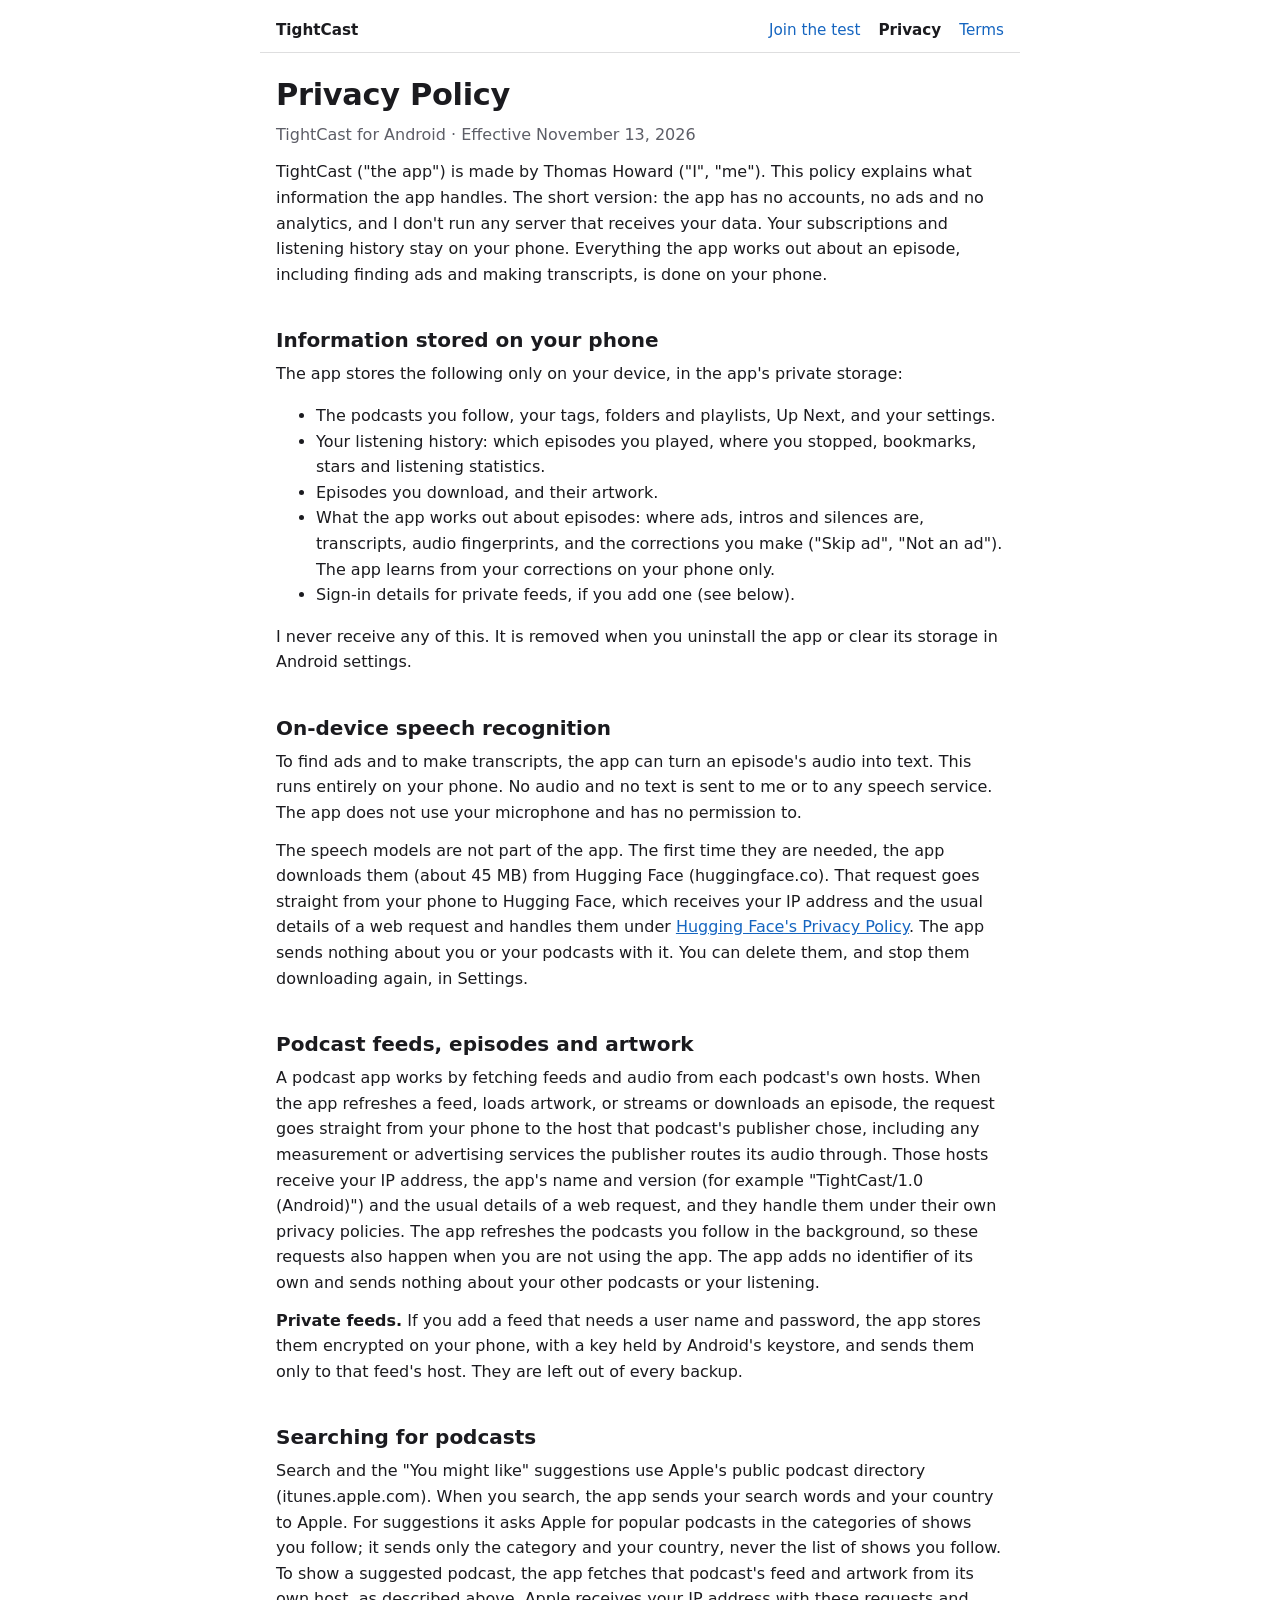
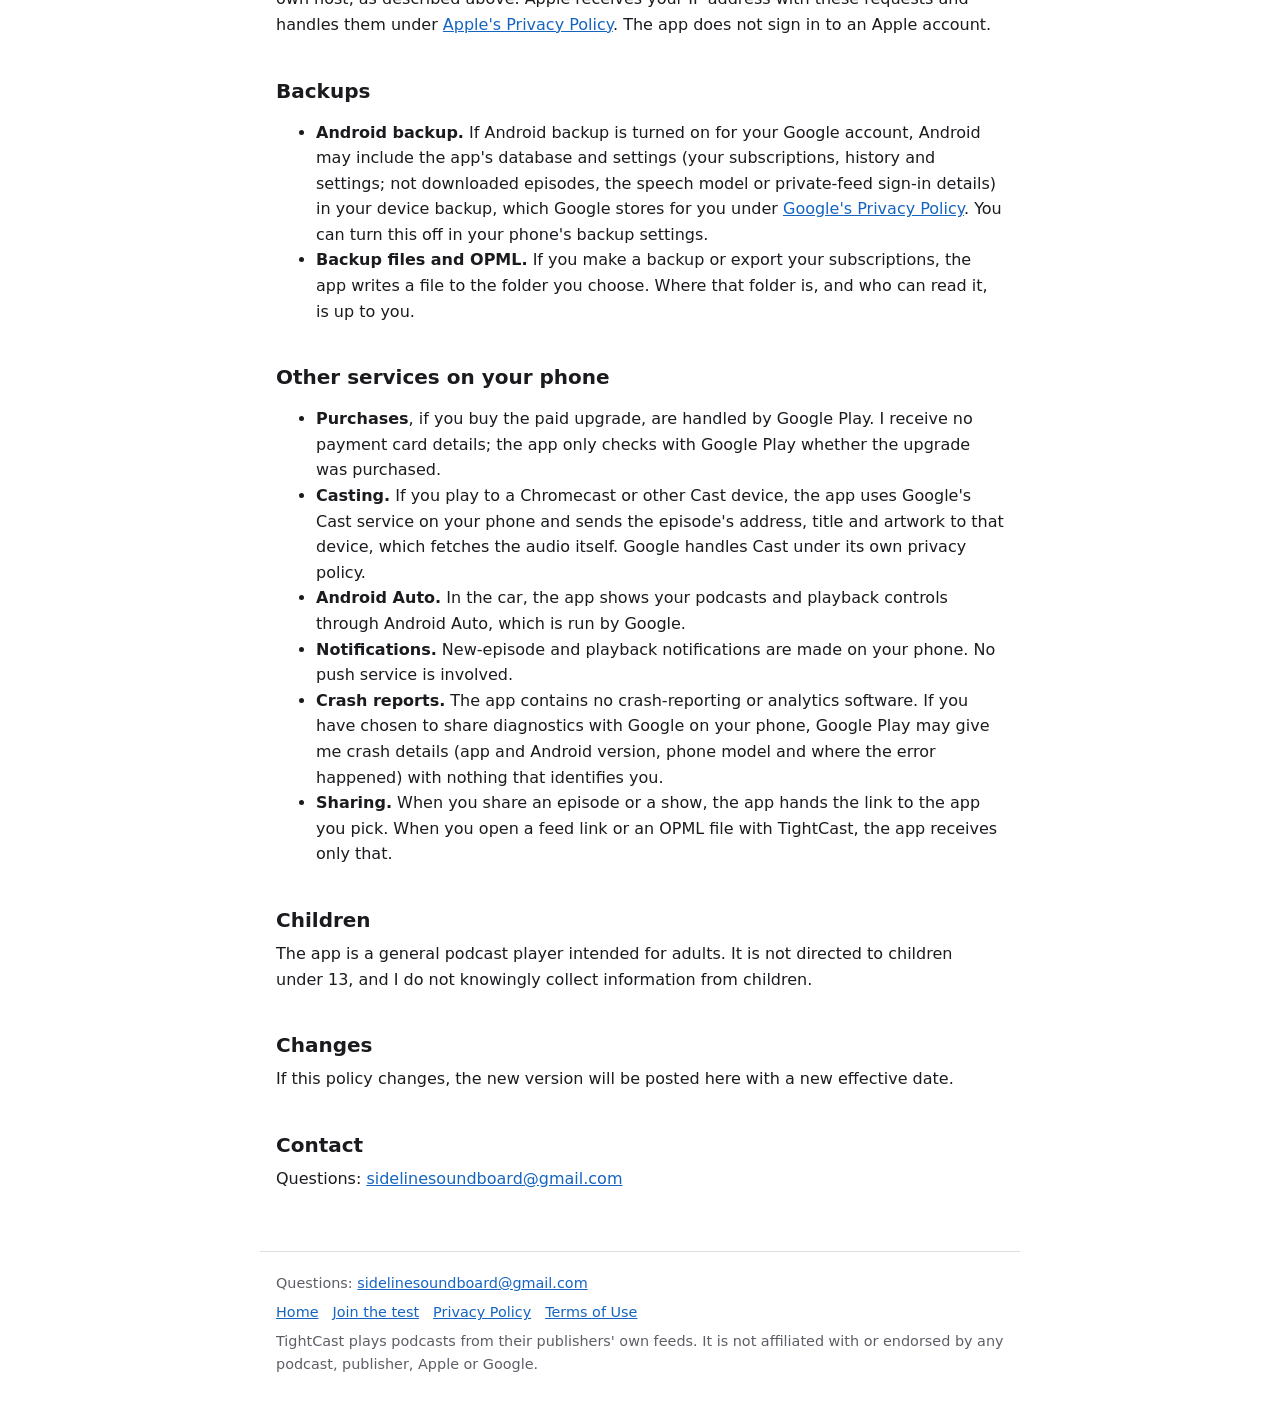
==== privacy.html @ 89ba8f99 "TightCast's public pages: home, privacy policy, terms and tester sign-up Co-Authored-By: Claude Fabl" ====
<!doctype html>
<html lang="en"><head><meta charset="utf-8"><meta name="viewport" content="width=device-width,initial-scale=1">
<title>Privacy Policy – TightCast</title>
<meta name="description" content="Privacy Policy for TightCast for Android: no accounts, no ads, no analytics. What the app stores on your phone and which hosts it contacts.">
<link rel="canonical" href="https://frostcall.github.io/tightcast/privacy">
<meta property="og:type" content="website">
<meta property="og:site_name" content="TightCast">
<meta property="og:title" content="Privacy Policy – TightCast">
<meta property="og:description" content="Privacy Policy for TightCast for Android: no accounts, no ads, no analytics. What the app stores on your phone and which hosts it contacts.">
<meta property="og:url" content="https://frostcall.github.io/tightcast/privacy">
<link rel="stylesheet" href="style.css"></head>
<body>
<nav class="site-nav" aria-label="Site">
  <a class="brand" href="./">TightCast</a>
  <a href="testers">Join the test</a>
  <a href="privacy" aria-current="page">Privacy</a>
  <a href="terms">Terms</a>
</nav>
<main>
<h1>Privacy Policy</h1>
<p class="muted">TightCast for Android · Effective November 13, 2026</p>

<p>TightCast ("the app") is made by Thomas Howard ("I", "me"). This policy explains what information the app handles. The short version: the app has no accounts, no ads and no analytics, and I don't run any server that receives your data. Your subscriptions and listening history stay on your phone. Everything the app works out about an episode, including finding ads and making transcripts, is done on your phone.</p>

<h2>Information stored on your phone</h2>
<p>The app stores the following only on your device, in the app's private storage:</p>
<ul>
<li>The podcasts you follow, your tags, folders and playlists, Up Next, and your settings.</li>
<li>Your listening history: which episodes you played, where you stopped, bookmarks, stars and listening statistics.</li>
<li>Episodes you download, and their artwork.</li>
<li>What the app works out about episodes: where ads, intros and silences are, transcripts, audio fingerprints, and the corrections you make ("Skip ad", "Not an ad"). The app learns from your corrections on your phone only.</li>
<li>Sign-in details for private feeds, if you add one (see below).</li>
</ul>
<p>I never receive any of this. It is removed when you uninstall the app or clear its storage in Android settings.</p>

<h2>On-device speech recognition</h2>
<p>To find ads and to make transcripts, the app can turn an episode's audio into text. This runs entirely on your phone. No audio and no text is sent to me or to any speech service. The app does not use your microphone and has no permission to.</p>
<p>The speech models are not part of the app. The first time they are needed, the app downloads them (about 45 MB) from Hugging Face (huggingface.co). That request goes straight from your phone to Hugging Face, which receives your IP address and the usual details of a web request and handles them under <a href="https://huggingface.co/privacy">Hugging Face's Privacy Policy</a>. The app sends nothing about you or your podcasts with it. You can delete them, and stop them downloading again, in Settings.</p>

<h2>Podcast feeds, episodes and artwork</h2>
<p>A podcast app works by fetching feeds and audio from each podcast's own hosts. When the app refreshes a feed, loads artwork, or streams or downloads an episode, the request goes straight from your phone to the host that podcast's publisher chose, including any measurement or advertising services the publisher routes its audio through. Those hosts receive your IP address, the app's name and version (for example "TightCast/1.0 (Android)") and the usual details of a web request, and they handle them under their own privacy policies. The app refreshes the podcasts you follow in the background, so these requests also happen when you are not using the app. The app adds no identifier of its own and sends nothing about your other podcasts or your listening.</p>
<p><b>Private feeds.</b> If you add a feed that needs a user name and password, the app stores them encrypted on your phone, with a key held by Android's keystore, and sends them only to that feed's host. They are left out of every backup.</p>

<h2>Searching for podcasts</h2>
<p>Search and the "You might like" suggestions use Apple's public podcast directory (itunes.apple.com). When you search, the app sends your search words and your country to Apple. For suggestions it asks Apple for popular podcasts in the categories of shows you follow; it sends only the category and your country, never the list of shows you follow. To show a suggested podcast, the app fetches that podcast's feed and artwork from its own host, as described above. Apple receives your IP address with these requests and handles them under <a href="https://www.apple.com/legal/privacy/">Apple's Privacy Policy</a>. The app does not sign in to an Apple account.</p>

<h2>Backups</h2>
<ul>
<li><b>Android backup.</b> If Android backup is turned on for your Google account, Android may include the app's database and settings (your subscriptions, history and settings; not downloaded episodes, the speech model or private-feed sign-in details) in your device backup, which Google stores for you under <a href="https://policies.google.com/privacy">Google's Privacy Policy</a>. You can turn this off in your phone's backup settings.</li>
<li><b>Backup files and OPML.</b> If you make a backup or export your subscriptions, the app writes a file to the folder you choose. Where that folder is, and who can read it, is up to you.</li>
</ul>

<h2>Other services on your phone</h2>
<ul>
<li><b>Purchases</b>, if you buy the paid upgrade, are handled by Google Play. I receive no payment card details; the app only checks with Google Play whether the upgrade was purchased.</li>
<li><b>Casting.</b> If you play to a Chromecast or other Cast device, the app uses Google's Cast service on your phone and sends the episode's address, title and artwork to that device, which fetches the audio itself. Google handles Cast under its own privacy policy.</li>
<li><b>Android Auto.</b> In the car, the app shows your podcasts and playback controls through Android Auto, which is run by Google.</li>
<li><b>Notifications.</b> New-episode and playback notifications are made on your phone. No push service is involved.</li>
<li><b>Crash reports.</b> The app contains no crash-reporting or analytics software. If you have chosen to share diagnostics with Google on your phone, Google Play may give me crash details (app and Android version, phone model and where the error happened) with nothing that identifies you.</li>
<li><b>Sharing.</b> When you share an episode or a show, the app hands the link to the app you pick. When you open a feed link or an OPML file with TightCast, the app receives only that.</li>
</ul>

<h2>Children</h2>
<p>The app is a general podcast player intended for adults. It is not directed to children under 13, and I do not knowingly collect information from children.</p>

<h2>Changes</h2>
<p>If this policy changes, the new version will be posted here with a new effective date.</p>

<h2>Contact</h2>
<p>Questions: <a href="mailto:sidelinesoundboard@gmail.com">sidelinesoundboard@gmail.com</a></p>
</main>

<footer class="site-footer">
  <p>Questions: <a href="mailto:sidelinesoundboard@gmail.com">sidelinesoundboard@gmail.com</a></p>
  <p><a href="./">Home</a><a href="testers">Join the test</a><a href="privacy">Privacy Policy</a><a href="terms">Terms of Use</a></p>
  <p>TightCast plays podcasts from their publishers' own feeds. It is not affiliated with or endorsed by any podcast, publisher, Apple or Google.</p>
</footer>
</body></html>
---- style.css ----
:root {
  --bg:#ffffff; --fg:#1b1b1f; --muted:#5d5e67; --accent:#1565c0; --on-accent:#ffffff;
  --surface:#f3f4f8; --line:rgba(27,27,31,.14); --shot-line:rgba(27,27,31,.18);
}
@media (prefers-color-scheme: dark) {
  :root {
    --bg:#121316; --fg:#e4e2e6; --muted:#a9a9b3; --accent:#90caf9; --on-accent:#0b1a2b;
    --surface:#1c1d22; --line:rgba(228,226,230,.14); --shot-line:rgba(228,226,230,.16);
  }
}
* { box-sizing:border-box; }
html { -webkit-text-size-adjust:100%; }
body { margin:0; background:var(--bg); color:var(--fg); font:16px/1.6 system-ui,-apple-system,"Segoe UI",Roboto,sans-serif; overflow-wrap:break-word; }
main, .site-nav, .site-footer { max-width:760px; margin:0 auto; padding-left:16px; padding-right:16px; }
main { padding-top:8px; padding-bottom:48px; }
a { color:var(--accent); }
h1 { font-size:1.9rem; line-height:1.2; margin:16px 0 8px; letter-spacing:-.01em; }
h2 { font-size:1.25rem; line-height:1.3; margin:40px 0 8px; }
h3 { font-size:1.05rem; line-height:1.3; margin:0 0 6px; }
p { margin:0 0 12px; }
.muted { color:var(--muted); }

/* Nav */
.site-nav { display:flex; flex-wrap:wrap; align-items:center; gap:4px 18px; padding-top:18px; padding-bottom:10px; border-bottom:1px solid var(--line); }
.site-nav a { text-decoration:none; font-size:.95rem; }
.site-nav a:hover { text-decoration:underline; }
.site-nav .brand { font-weight:700; color:var(--fg); margin-right:auto; }
.site-nav a[aria-current="page"] { color:var(--fg); font-weight:600; }
@media (max-width:480px) { .site-nav .brand { flex-basis:100%; } }

/* Buttons */
.cta { display:inline-block; background:var(--accent); color:var(--on-accent); padding:12px 22px; border-radius:999px; font-weight:600; text-decoration:none; line-height:1.3; }
.cta:hover { filter:brightness(1.08); }
.cta:focus-visible, .btn-secondary:focus-visible { outline:3px solid var(--accent); outline-offset:3px; }
.btn-secondary { display:inline-block; padding:11px 20px; border-radius:999px; border:1.5px solid var(--accent); color:var(--accent); font-weight:600; text-decoration:none; line-height:1.3; }
.actions { display:flex; flex-wrap:wrap; gap:10px 12px; align-items:center; margin:18px 0 8px; }
.small { font-size:.9rem; color:var(--muted); }

/* Hero */
.hero { padding-top:12px; }
.badge { display:inline-block; font-size:.8rem; font-weight:600; letter-spacing:.02em; color:var(--accent); background:var(--surface); border:1px solid var(--line); border-radius:999px; padding:3px 12px; margin-top:12px; }
.lede { font-size:1.12rem; }
.hero-shot { margin:24px 0 0; }

/* Screenshots */
img.shot { display:block; max-width:100%; height:auto; border-radius:12px; border:1px solid var(--shot-line); background:#131316; }
figure { margin:0; }
figcaption { color:var(--muted); font-size:.88rem; margin-top:6px; }

/* Feature blocks */
.features { margin-top:8px; }
.feature { display:grid; grid-template-columns:1fr 260px; gap:28px; align-items:center; padding:28px 0; border-top:1px solid var(--line); }
.feature:first-child { border-top:0; }
.feature:nth-child(even) { grid-template-columns:260px 1fr; }
.feature:nth-child(even) figure { order:-1; }
.feature p:last-child { margin-bottom:0; }
@media (max-width:640px) {
  .feature, .feature:nth-child(even) { grid-template-columns:1fr; gap:14px; padding:24px 0; }
  .feature figure, .feature:nth-child(even) figure { order:0; max-width:320px; }
}

/* Panels */
.panel { background:var(--surface); border:1px solid var(--line); border-radius:16px; padding:20px; margin:24px 0; }
.panel h2 { margin-top:0; }
.panel p:last-child { margin-bottom:0; }

/* Checklist */
ul.needs { list-style:none; padding:0; margin:12px 0 0; display:grid; gap:10px; }
ul.needs li { position:relative; padding-left:30px; }
ul.needs li::before { content:"✓"; position:absolute; left:4px; top:0; color:var(--accent); font-weight:700; }

/* Steps */
ol.steps { list-style:none; counter-reset:step; padding:0; margin:16px 0 0; }
ol.steps li { counter-increment:step; position:relative; padding:0 0 18px 48px; }
ol.steps li::before { content:counter(step); position:absolute; left:0; top:0; width:32px; height:32px; border-radius:50%; background:var(--accent); color:var(--on-accent); font-weight:700; display:flex; align-items:center; justify-content:center; font-size:.95rem; }
ol.steps li:not(:last-child)::after { content:""; position:absolute; left:15px; top:36px; bottom:4px; width:2px; background:var(--line); }
ol.steps strong { display:block; }

/* Screenshot pair */
.shots { display:grid; grid-template-columns:repeat(2,minmax(0,1fr)); gap:12px; align-items:start; margin-top:16px; max-width:560px; }

/* FAQ */
.faq dt { font-weight:600; margin-top:16px; }
.faq dd { margin:4px 0 0; }

.note { border-left:3px solid var(--accent); padding:2px 12px; color:var(--muted); }

/* Status and tier labels */
.pill { display:inline-block; vertical-align:middle; font-size:.72rem; font-weight:700; letter-spacing:.03em; text-transform:uppercase; line-height:1; padding:4px 8px; border-radius:999px; margin-left:6px; white-space:nowrap; }
.pill.testing { color:#7a4a00; background:#fff1d6; border:1px solid #e9c77f; }
.pill.pro { color:var(--accent); background:var(--surface); border:1px solid var(--line); }
@media (prefers-color-scheme: dark) { .pill.testing { color:#ffd48a; background:#3a2a0c; border-color:#6b4d16; } }
h2 .pill, h3 .pill { position:relative; top:-2px; }

/* Also-in-the-app list */
ul.also { padding-left:1.2em; margin:8px 0 0; }
ul.also li { margin:6px 0; }

/* Free vs Pro table */
.tiers { width:100%; border-collapse:collapse; margin-top:16px; font-size:.94rem; }
.tiers caption { text-align:left; color:var(--muted); font-size:.88rem; padding-bottom:8px; }
.tiers th, .tiers td { padding:9px 8px; border-bottom:1px solid var(--line); vertical-align:top; text-align:left; }
.tiers thead th { font-size:.85rem; text-transform:uppercase; letter-spacing:.04em; color:var(--muted); border-bottom:2px solid var(--line); }
.tiers td.t, .tiers th.t { text-align:center; width:84px; }
.tiers tbody th[colspan] { font-size:.9rem; color:var(--fg); background:var(--surface); padding-top:10px; }
.tiers tbody th[scope="row"] { font-weight:400; }
.tiers .yes { color:var(--accent); font-weight:700; }
.tiers .no { color:var(--muted); }
.tiers .pill { margin-left:4px; }
@media (max-width:480px) { .tiers { font-size:.88rem; } .tiers td.t, .tiers th.t { width:64px; padding-left:4px; padding-right:4px; } .tiers th, .tiers td { padding-left:4px; padding-right:4px; } }

/* Footer */
.site-footer { padding-top:20px; padding-bottom:40px; border-top:1px solid var(--line); font-size:.9rem; color:var(--muted); }
.site-footer p { margin:0 0 6px; }
.site-footer a { margin-right:14px; }
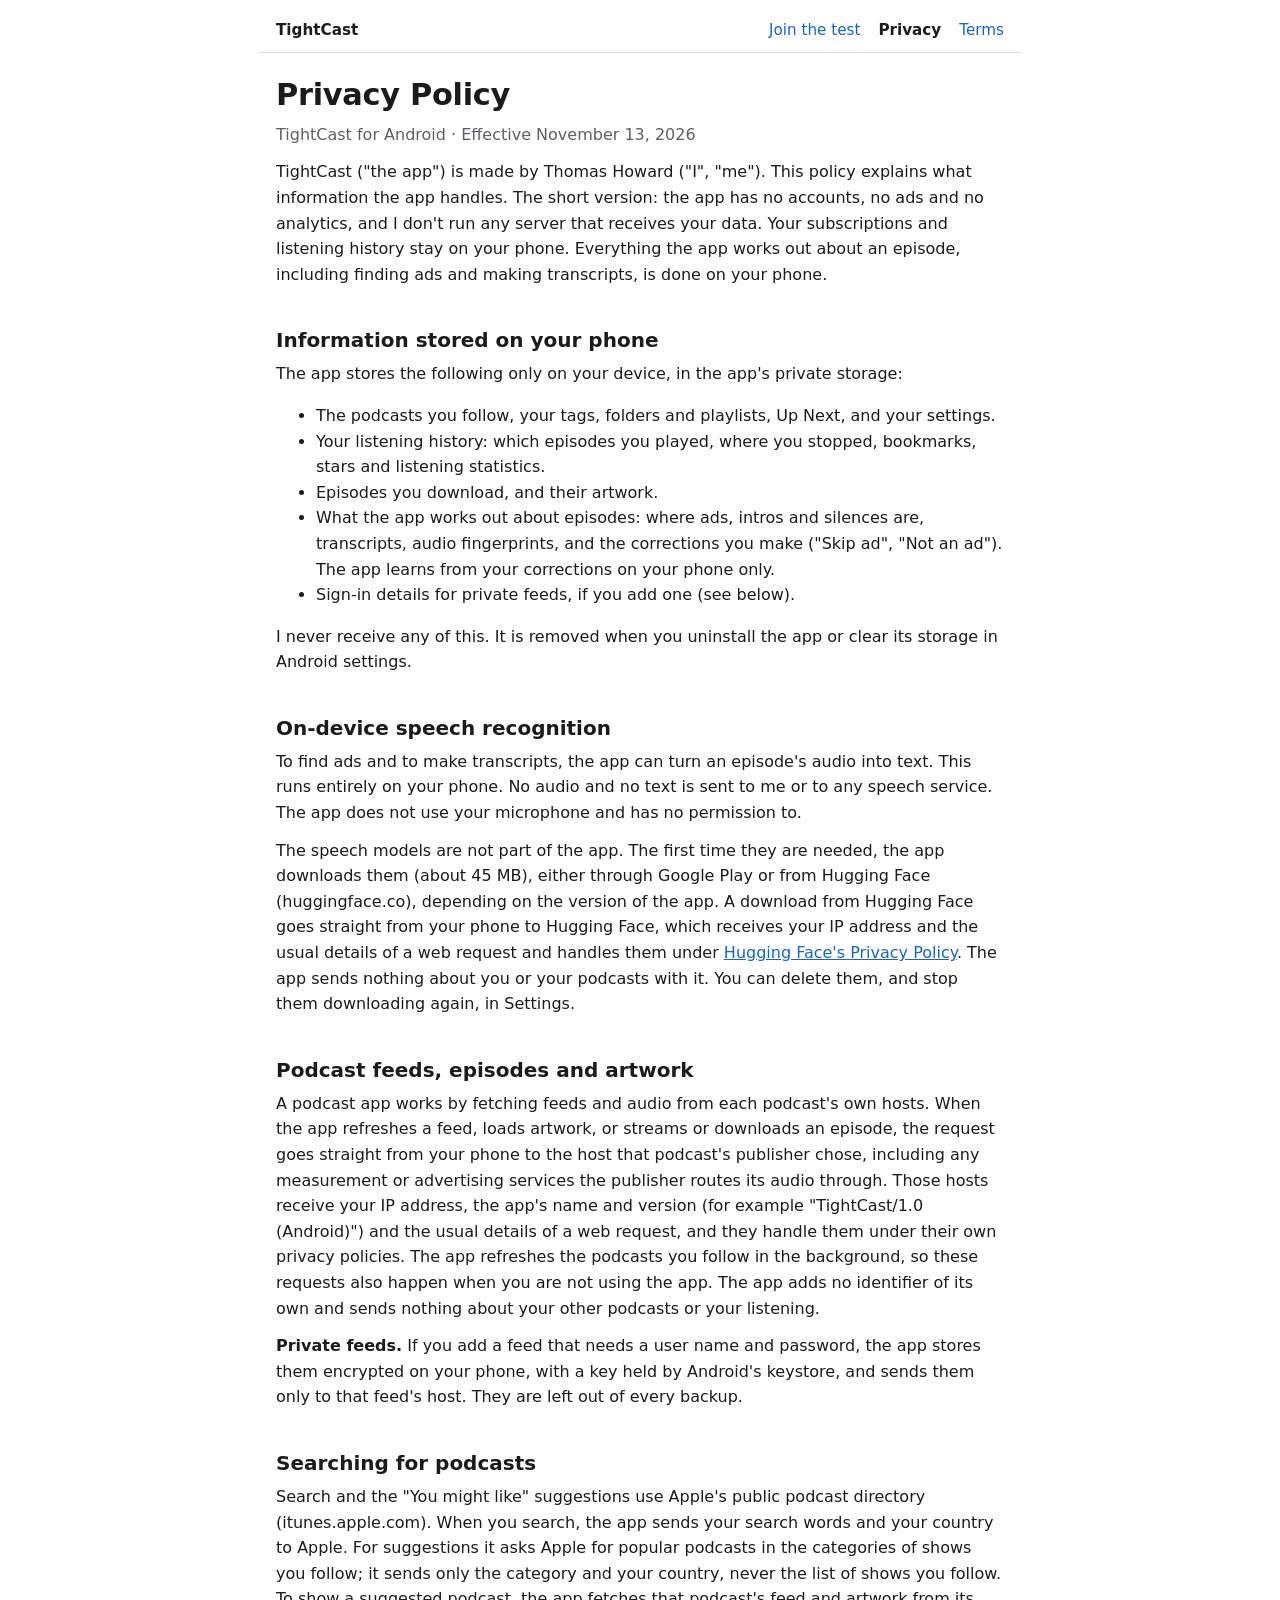
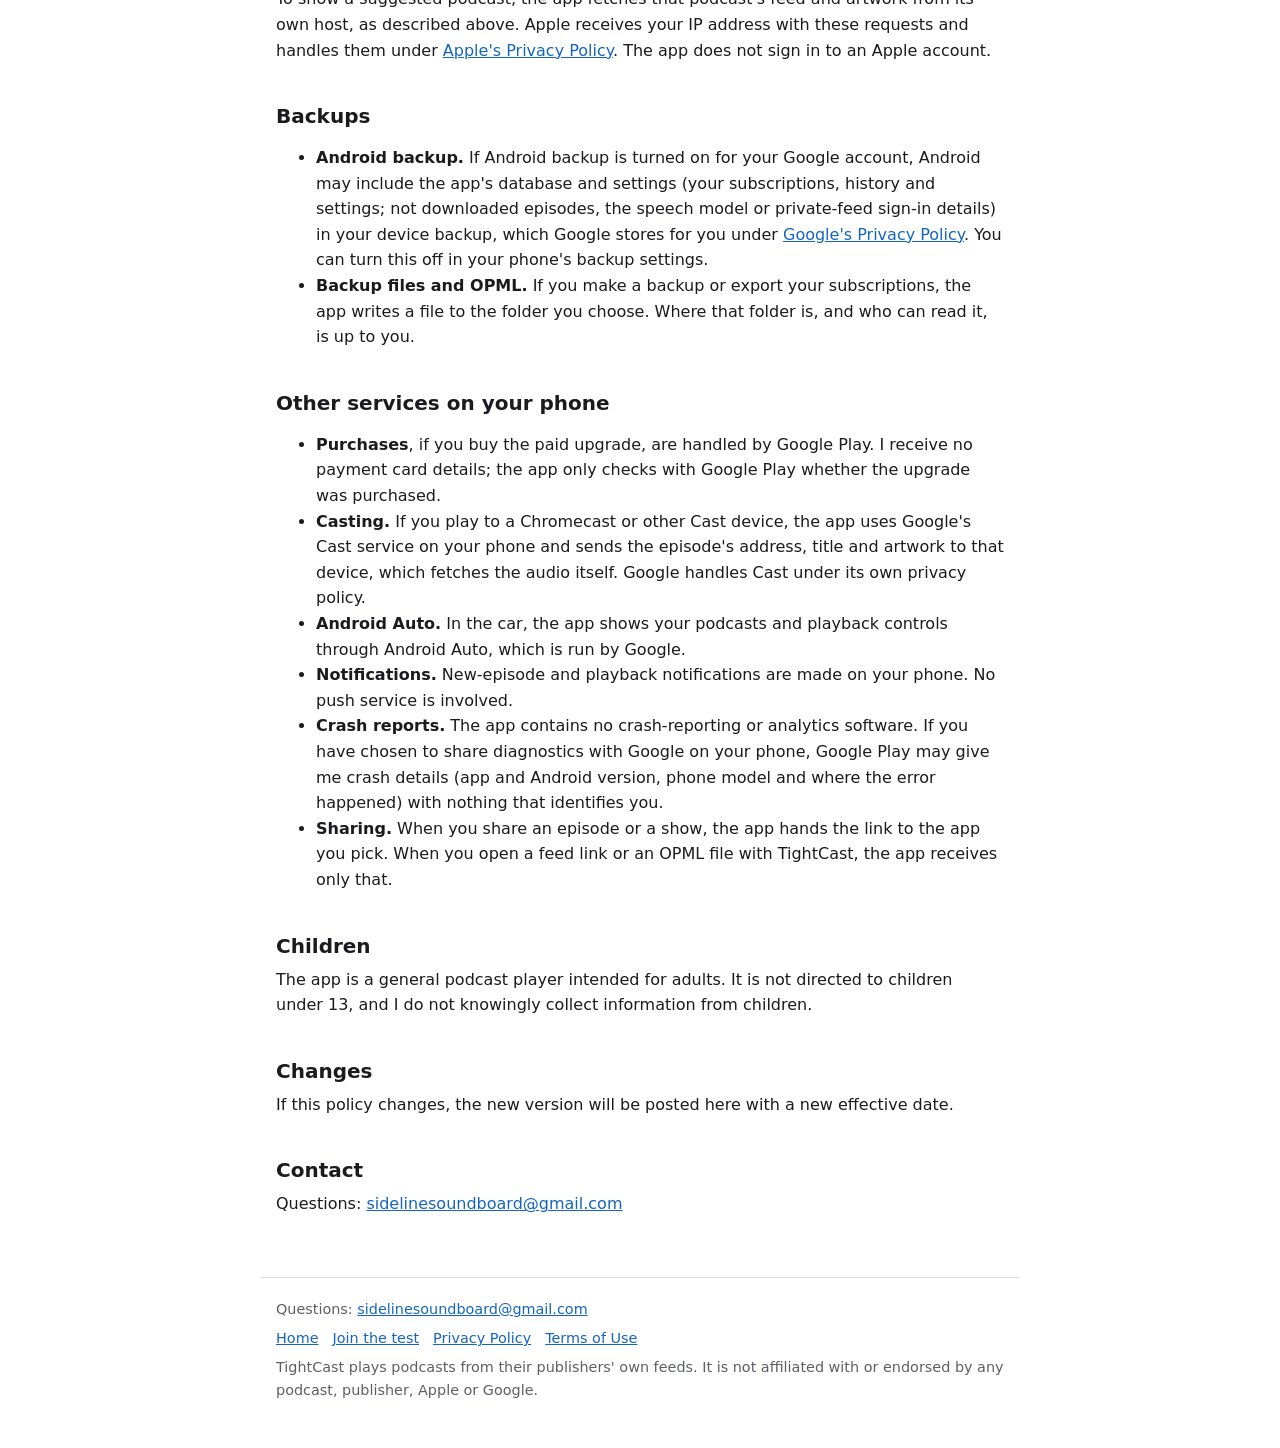
==== commit 29d192f2: "Privacy: the speech models may come through Google Play Co-Authored-By: Claude Fable 5.2 <noreply@an" ====
--- a/privacy.html
+++ b/privacy.html
@@ -35,7 +35,7 @@
 
 <h2>On-device speech recognition</h2>
 <p>To find ads and to make transcripts, the app can turn an episode's audio into text. This runs entirely on your phone. No audio and no text is sent to me or to any speech service. The app does not use your microphone and has no permission to.</p>
-<p>The speech models are not part of the app. The first time they are needed, the app downloads them (about 45 MB) from Hugging Face (huggingface.co). That request goes straight from your phone to Hugging Face, which receives your IP address and the usual details of a web request and handles them under <a href="https://huggingface.co/privacy">Hugging Face's Privacy Policy</a>. The app sends nothing about you or your podcasts with it. You can delete them, and stop them downloading again, in Settings.</p>
+<p>The speech models are not part of the app. The first time they are needed, the app downloads them (about 45 MB), either through Google Play or from Hugging Face (huggingface.co), depending on the version of the app. A download from Hugging Face goes straight from your phone to Hugging Face, which receives your IP address and the usual details of a web request and handles them under <a href="https://huggingface.co/privacy">Hugging Face's Privacy Policy</a>. The app sends nothing about you or your podcasts with it. You can delete them, and stop them downloading again, in Settings.</p>
 
 <h2>Podcast feeds, episodes and artwork</h2>
 <p>A podcast app works by fetching feeds and audio from each podcast's own hosts. When the app refreshes a feed, loads artwork, or streams or downloads an episode, the request goes straight from your phone to the host that podcast's publisher chose, including any measurement or advertising services the publisher routes its audio through. Those hosts receive your IP address, the app's name and version (for example "TightCast/1.0 (Android)") and the usual details of a web request, and they handle them under their own privacy policies. The app refreshes the podcasts you follow in the background, so these requests also happen when you are not using the app. The app adds no identifier of its own and sends nothing about your other podcasts or your listening.</p>
